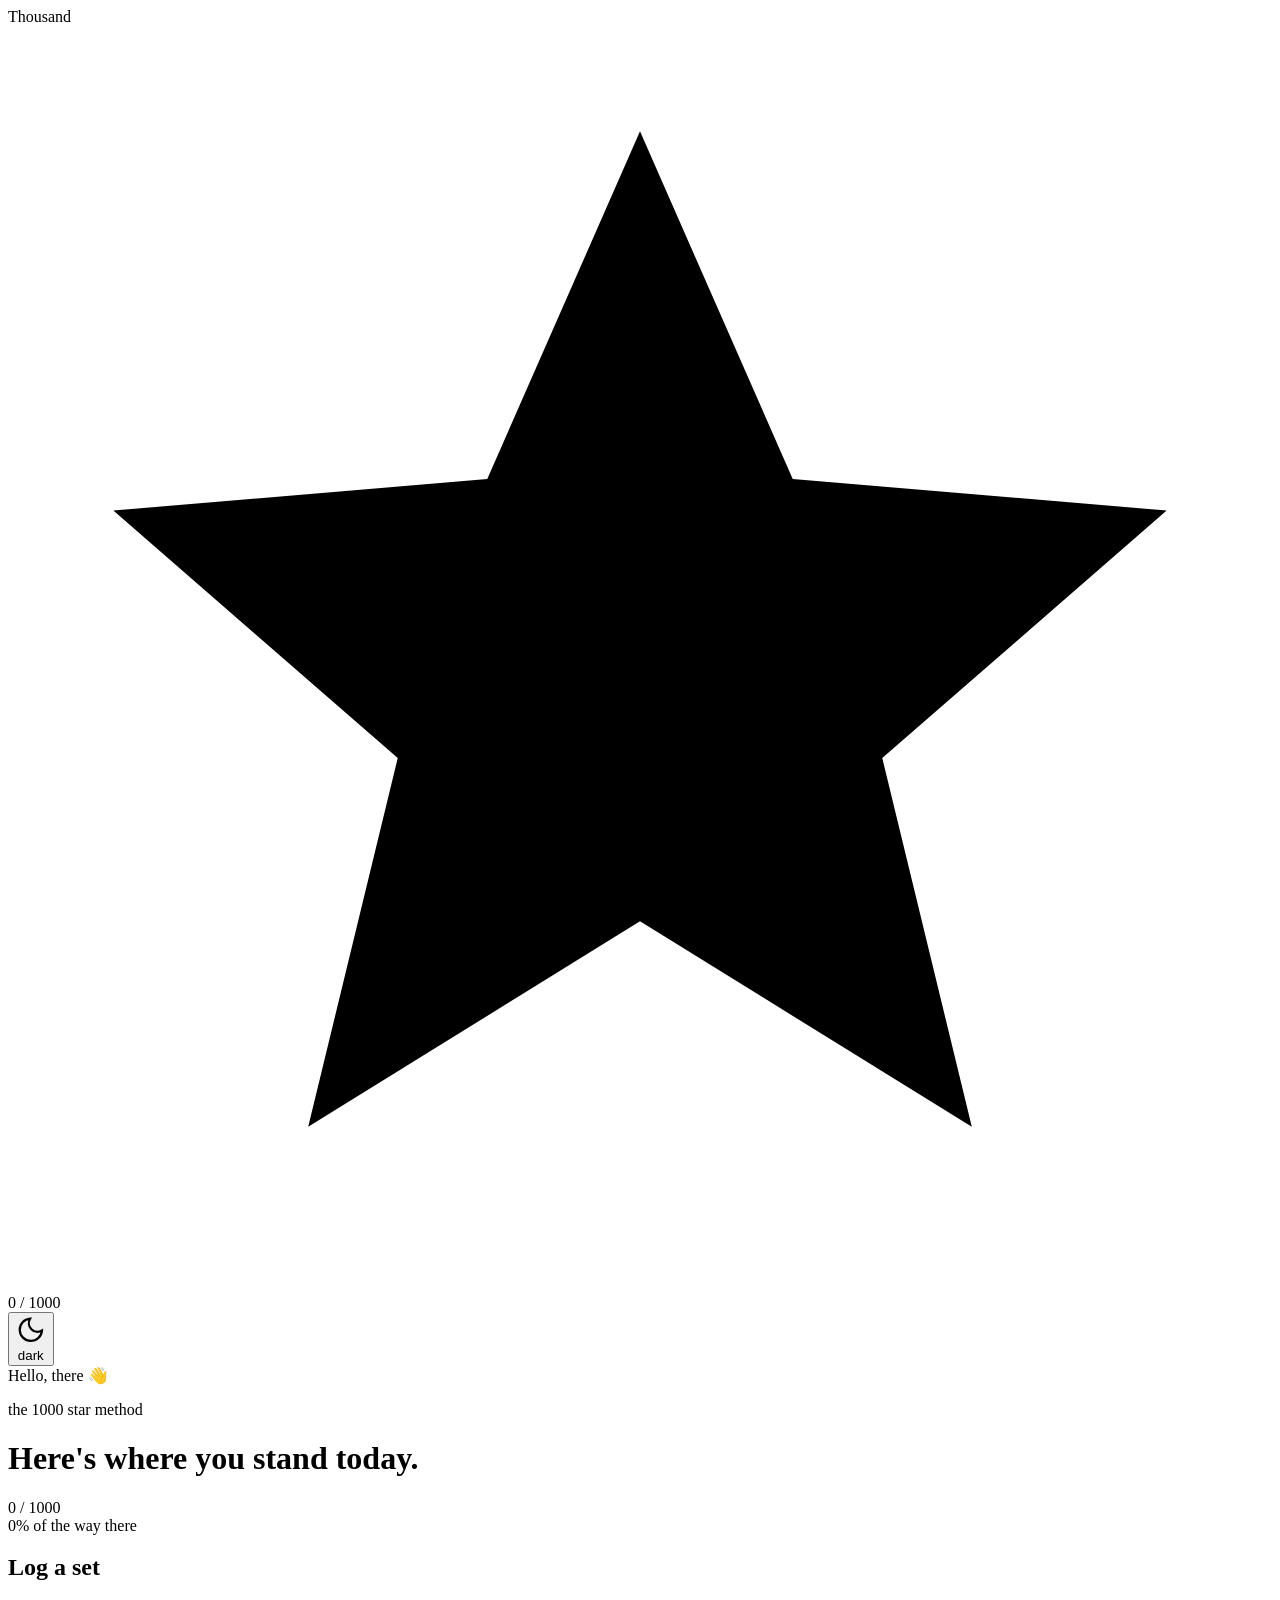
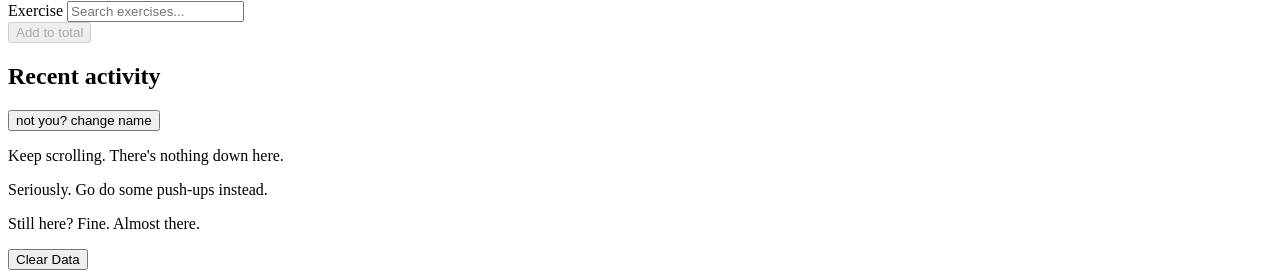
==== app.html @ 1ece95ca "Add files via upload" ====
<!DOCTYPE html>
<html lang="en" data-theme="dark">
    <head>
        <meta charset="UTF-8">
        <meta name="viewport" content="width=device-width, initial-scale=1.0, viewport-fit=cover">
        <link rel="stylesheet" href="/css/style.css">
        <link rel="stylesheet" href="/css/app.css">
        <title>Thousand - Progress</title>
    </head>

    <body>

        <div id="errorBanner" style="display: none;"></div>
        <nav>
            <div class="brand">Thou<span>sand</span></div>
            <div class="star-pill">
                <svg viewBox="0 0 24 24" fill="none">
                    <path d="M12 2l2.9 6.6 7.1.6-5.4 4.7 1.7 7-6.3-3.9-6.3 3.9 1.7-7L2 9.2l7.1-.6L12 2z" fill="currentColor" style="color: var(--gold);"/>
                </svg>
                <span id="starCount">0</span><span class="of">&nbsp;/ 1000</span>
            </div>
            <button class="theme-toggle" id="themeToggle" aria-label="Toggle dark mode">
                <svg viewBox="0 0 24 24" fill="none" stroke="currentColor" stroke-width="1.8">
                    <path d="M21 12.6A9 9 0 1 1 11.4 3a7 7 0 0 0 9.6 9.6z"/>
                </svg>
                <span id="themeLabel">dark</span>
            </button>
        </nav>

        <div class="hello-row">
            <div class="hello-badge">Hello, <span id="greetName">there</span> 👋</div>
        </div>

        <main>
            <p class="eyebrow">the 1000 star method</p>
            <h1>Here's where you stand today.</h1>

            <div class="progress-card">
                <div class="big-number"><span id="progressNumber">0</span> <span class="goal">/ 1000</span></div>
                <div class="track"><div class="fill" id="progressFill" style="width: 0%"></div></div>
                <div class="pct" id="progressPct">0% of the way there</div>
            </div>

            <div class="card">
                <h2>Log a set</h2>

                <label class="field-label" for="exerciseSearch">Exercise</label>
                <input type="text" class="search-input" id="exerciseSearch" placeholder="Search exercises..." autocomplete="off">
                <div class="exercise-list" id="exerciseList"></div>

                <div class="amount-section" id="amountSection" style="display: none;">
                    <label class="field-label" id="amountSection">How many?</label>
                    <div class="chip-grid" id="presetRow">
                        <button type="button" class="chip" id="moreBtn">More</button>
                    </div>
                    <input type="number" inputmode="decimal" min="0" step="any" class="custom-amount" id="customAmount" placeholder="Enter amount" style="display: none;">
                </div>

                <p class="reward-preview" id="rewardPreview" style="display: none;">= <span id="rewardStars">0</span> stars</p>

                <button class="add-btn" id="addSetBtn" disabled>Add to total</button>
            </div>

            <div class="card">
                <h2>Recent activity</h2>
                <div class="log-list" id="logList"></div>
            </div>

            <div class="footer-row">
                <button class="link-btn" id="changeNameBtn">not you? change name</button>
            </div>
        </main>

        <div class="abyss">
            <div class="spacer"></div>
            <p class="whisper">Keep scrolling. There's nothing down here.</p>
            <div class="spacer"></div>
            <p class="whisper">Seriously. Go do some push-ups instead.</p>
            <div class="spacer"></div>
            <p class="whisper">Still here? Fine. Almost there.</p>
            <div class="spacer"></div>
        </div>

        <div class="danger-zone">
            <button class="clear-btn" id="clearDataBtn">Clear Data</button>
        </div>

        <div class="modal-backdrop" id="clearModal" style="display: none;"">
            <div class="modal" role="dialog" aria-modal="true" aria-labelledby="modalTitle">
                <h3 id="modalTitle">Do you really want to clear your data?</h3>
                <p>Your name, your star total and every set you've logged will be gone. There's no undo.</p>
                <div class="modal-actions">
                    <button class="modal-btn keep" id="cancelClearBtn">No, I'm not an idiot</button>
                    <button class="modal-btn wipe" id="confirmClearBtn">Yes, I'm 100 sure</button>
                </div>
            </div>
        </div>

        <script src="/js/app.js"></script>
    </body>
</html>
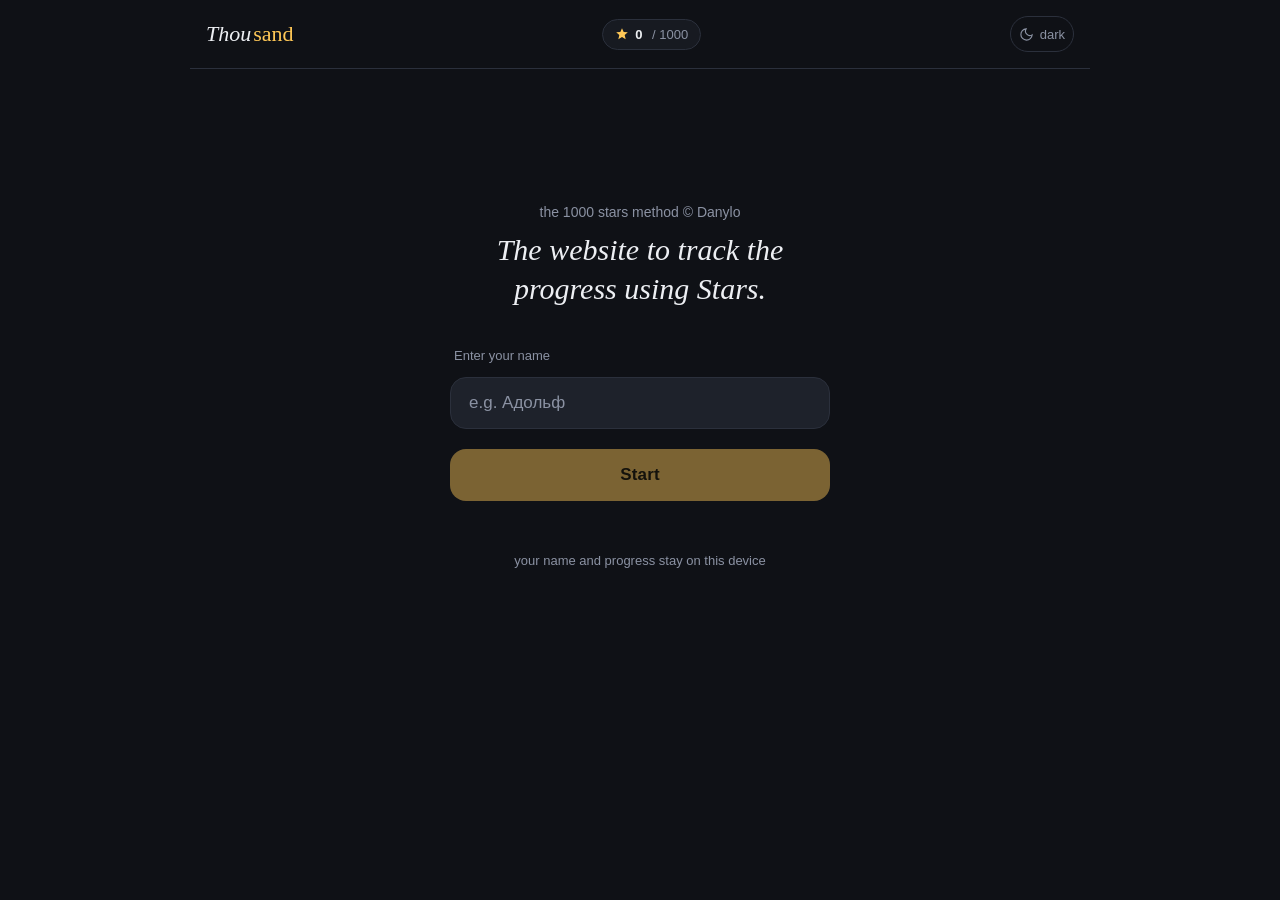
==== commit ba96f1ae: "Change stylesheet links to relative paths Updated stylesheet links to use relative paths." ====
--- a/app.html
+++ b/app.html
@@ -3,8 +3,8 @@
     <head>
         <meta charset="UTF-8">
         <meta name="viewport" content="width=device-width, initial-scale=1.0, viewport-fit=cover">
-        <link rel="stylesheet" href="/css/style.css">
-        <link rel="stylesheet" href="/css/app.css">
+        <link rel="stylesheet" href="./css/style.css">
+        <link rel="stylesheet" href="./css/app.css">
         <title>Thousand - Progress</title>
     </head>
 
@@ -96,6 +96,6 @@
             </div>
         </div>
 
-        <script src="/js/app.js"></script>
+        <script src="./js/app.js"></script>
     </body>
-</html>+</html>
--- a/css/style.css
+++ b/css/style.css
@@ -0,0 +1,265 @@
+:root {
+    --bg: #0F1116;
+    --bg-soft: #171A21;
+    --surface: #1E222B;
+    --border: #2B303C;
+    --text: #EDEFF3;
+    --text-dim: #8B92A3;
+    --gold: #FFC857;
+    --teal: #3ECF8E;
+    --danger: #E5544B;
+    --radius-lg: 28px;
+    --radius-md: 16px;
+    --font-display: Georgia, 'Iowan Old Style', 'Palatino Linotype', serif;
+    --font-body: -apple-system, BlinkMacSystemFont, 'Segoe UI', Roboto, sans-serif;
+}
+
+html[data-theme="light"] {
+    --bg: #F3F1EC;
+    --bg-soft: #EAE7DE;
+    --surface: #FFFFFF;
+    --border: #DEDACD;
+    --text: #1B1B18;
+    --text-dim: #6B6A62;
+    --gold: #C98A1F;
+    --teal: #1F9C68;
+    --danger: #C0392B;
+}
+
+* { 
+    box-sizing: border-box; -webkit-tap-highlight-color: transparent; 
+}
+
+html, body {
+    margin: 0;
+    padding: 0;
+    background: var(--bg);
+    color: var(--text);
+    font-family: var(--font-body);
+    min-height: 100vh;
+    min-height: 100dvh;
+    width: 100%;
+    overflow-x: hidden;
+    transition: background 0.3s ease, color 0.3s ease;
+}
+
+body { 
+    display: flex; 
+    flex-direction: column; 
+    align-items: center; 
+}
+
+nav {
+    width: 100%;
+    max-width: 900px;
+    display: flex;
+    align-items: center;
+    justify-content: space-between;
+    gap: 8px;
+    padding: max(16px, env(safe-area-inset-top)) 16px 16px;
+    border-bottom: 1px solid var(--border);
+}
+
+.brand {
+    font-family: var(--font-display);
+    font-size: clamp(18px, 5vw, 22px);
+    font-style: italic;
+    color: var(--text);
+    display: flex;
+    align-items: baseline;
+    gap: 2px;
+    flex: none;
+}
+
+.brand span { 
+    color: var(--gold); 
+    font-style: normal; 
+}
+
+.star-pill {
+    display: flex;
+    align-items: center;
+    gap: 6px;
+    background: var(--bg-soft);
+    border: 1px solid var(--border);
+    padding: 7px 12px;
+    border-radius: 999px;
+    font-variant-numeric: tabular-nums;
+    font-weight: 600;
+    font-size: 13px;
+    white-space: nowrap;
+    min-width: 0;
+}
+
+.star-pill svg { 
+    width: 14px; 
+    height: 14px; 
+    flex: none; 
+}
+
+.star-pill .of { 
+    color: var(--text-dim); 
+    font-weight: 500; 
+}
+
+.theme-toggle {
+    display: flex; 
+    align-items: center; 
+    gap: 6px;
+    background: none; 
+    border: 1px solid var(--border);
+    color: var(--text-dim); 
+    padding: 8px;
+    border-radius: 999px; 
+    cursor: pointer; 
+    font-size: 13px;
+    font-family: var(--font-body);
+    transition: border-color 0.2s ease, color 0.2s ease;
+    flex: none;
+    min-width: 36px;
+    min-height: 36px;
+    justify-content: center;
+}
+
+.theme-toggle:hover { 
+    border-color: var(--gold); 
+    color: var(--text); 
+}
+
+.theme-toggle svg { 
+    width: 15px; 
+    height: 15px; 
+    flex: none; 
+}
+
+main {
+    width: 100%;
+    max-width: 420px;
+    display: flex;
+    flex-direction: column;
+    align-items: center;
+    padding: 15vh 20px calc(40px + env(safe-area-inset-bottom));
+    text-align: center;
+}
+
+.eyebrow { 
+    color: var(--text-dim); 
+    font-size: 14px; 
+    margin: 0 0 10px; 
+}
+
+h1 {
+    font-family: var(--font-display);
+    font-style: italic;
+    font-weight: 400;
+    font-size: clamp(24px, 7vw, 30px);
+    line-height: 1.3;
+    margin: 0 0 40px;
+}
+
+form {
+    width: 100%;
+    display: flex;
+    flex-direction: column;
+    gap: 14px;
+}
+
+label {
+    text-align: left;
+    font-size: 13px;
+    color: var(--text-dim);
+    margin-left: 4px;
+}
+
+input[type="text"] {
+    width: 100%;
+    background: var(--surface);
+    border: 1px solid var(--border);
+    color: var(--text);
+    font-family: var(--font-body);
+    font-size: 17px;
+    padding: 15px 18px;
+    border-radius: var(--radius-md);
+    outline: none;
+    transition: border-color 0.2s ease;
+}
+input[type="text"]:focus { 
+    border-color: var(--gold); 
+}
+
+input[type="text"]::placeholder { 
+    color: var(--text-dim); 
+}
+
+.start-btn {
+    appearance: none;
+    border: none;
+    cursor: pointer;
+    background: var(--gold);
+    color: #1B1400;
+    font-family: var(--font-body);
+    font-weight: 700;
+    font-size: 17px;
+    letter-spacing: 0.01em;
+    padding: 16px 0;
+    border-radius: var(--radius-md);
+    margin-top: 6px;
+    box-shadow: 0 10px 30px -12px rgba(255, 200, 87, 0.5);
+    transition: transform 0.15s ease, box-shadow 0.15s ease, opacity 0.15s ease;
+}
+.start-btn:hover { 
+    transform: translateY(-2px); 
+    box-shadow: 0 14px 34px -12px rgba(255, 200, 87, 0.65); 
+}
+
+.start-btn:active { 
+    transform: translateY(0); 
+}
+
+.start-btn:disabled { 
+    opacity: 0.45; 
+    cursor: not-allowed; 
+    transform: none; 
+    box-shadow: none; 
+}
+
+footer {
+    color: var(--text-dim);
+    font-size: 13px;
+    padding: 12px 20px calc(32px + env(safe-area-inset-bottom));
+    text-align: center;
+}
+
+input[type="text"], .start-btn { 
+    min-height: 50px; 
+}
+
+@media (max-width: 380px) {
+    #themeLabel { 
+        display: none; 
+    }
+
+    .theme-toggle { 
+        padding: 8px; 
+    }
+
+    .star-pill { 
+        padding: 6px 10px; 
+        font-size: 12px; 
+    }
+
+    nav { 
+        padding-left: 12px; 
+        padding-right: 12px; 
+    }
+}
+
+@media (max-height: 640px) {
+    main { 
+        padding-top: 8vh; 
+    }
+
+    h1 {
+         margin-bottom: 28px; 
+    }
+}
--- a/css/app.css
+++ b/css/app.css
@@ -0,0 +1,454 @@
+.hello-row {
+    width: 100%;
+    max-width: 900px;
+    padding: 14px 20px 0;
+}
+
+.hello-badge {
+    display: inline-flex;
+    align-items: center;
+    gap: 6px;
+    color: var(--text-dim);
+    font-size: 14px;
+}
+
+.hello-badge #greetName {
+    color: var(--text);
+    font-weight: 600;
+}
+
+main {
+    max-width: 480px;
+    padding: 8vh 20px calc(48px + env(safe-area-inset-bottom));
+}
+
+h1 {
+    font-size: clamp(22px, 6.5vw, 30px);
+}
+
+h1 span {
+    color: var(--gold);
+    font-style: normal;
+}
+
+.progress-card, .card {
+    width: 100%;
+    background: var(--surface);
+    border: 1px solid var(--border);
+    border-radius: var(--radius-lg);
+    padding: clamp(28px, 7vw, 36px) clamp(20px, 6vw, 32px);
+}
+
+.progress-card {
+    padding: clamp(28px, 7vw, 36px) clamp(20px, 6vw, 32px);
+}
+
+.card {
+    padding: clamp(24px, 6vw, 32px) clamp(20px, 6vw, 28px);
+    text-align: left;
+    margin-top: 16px;
+}
+
+.card h2 {
+    font-family: var(--font-display);
+    font-style: italic;
+    font-weight: 400;
+    font-size: 19px;
+    margin: 0 0 16px;
+}
+
+.big-number {
+    font-family: var(--font-display);
+    font-size: clamp(42px, 13vw, 56px);
+    line-height: 1;
+    margin: 0 0 6px;
+    font-variant-numeric: tabular-nums;
+}
+
+.big-number .goal {
+    color: var(--text-dim);
+    font-size: clamp(20px, 6vw, 28px);
+}
+
+.track {
+    width: 100%;
+    height: 10px;
+    background: var(--bg-soft);
+    border-radius: 999px;
+    overflow: hidden;
+    margin: 24px 0 8px;
+    border: 1px solid var(--border);
+}
+
+.fill {
+    height: 100%;
+    background: var(--gold);
+    border-radius: 999px;
+    transition: width 0.4s ease;
+}
+
+.pct {
+    color: var(--text-dim);
+    font-size: 13px;
+}
+
+.field-label {
+    display: block;
+    font-size: 13px;
+    color: var(--text-dim);
+    margin: 0 0 8px;
+}
+
+.search-input, .custom-amount {
+    width: 100%;
+    background: var(--bg-soft);
+    border: 1px solid var(--border);
+    color: var(--text);
+    font-family: var(--font-display);
+    font-size: 16px;
+    padding: 12px 16px;
+    border-radius: var(--radius-md);
+    outline: none;
+    transition: border-color 0.2s ease;
+}
+
+.search-input {
+    margin-bottom: 12px;
+}
+
+.search-input:focus, 
+.custom-amount:focus {
+    border-color: var(--gold);
+}
+
+.exercise-list {
+    max-height: 240px;
+    overflow-y: auto;
+    -webkit-overflow-scrolling: touch;
+    display: flex;
+    flex-direction: column;
+    gap: 6px;
+}
+
+.exercise-row {
+    appearance: none;
+    border: 1px solid var(--border);
+    background: var(--bg-soft);
+    color: var(--text);
+    font-family: var(--font-body);
+    font-size: 15px;
+    text-align: left;
+    padding: 12px 14px;
+    border-radius: var(--radius-md);
+    cursor: pointer;
+    display: flex;
+    align-items: center;
+    justify-content: space-between;
+    gap: 10px;
+    min-height: 46px;
+    width: 100%;
+}
+
+.exercise-row:hover {
+    border-color: var(--gold);
+}
+.exercise-row.selected {
+    border-color: var(--gold);
+    background: rgba(255, 200, 87, 0.14);
+}
+.exercise-row .rate {
+    color: var(--text-dim);
+    font-size: 12px;
+    white-space: nowrap;
+}
+.exercise-empty {
+    color: var(--text-dim);
+    font-size: 14px;
+    padding: 8px 4px;
+}
+
+.amount-section {
+    margin-top: 20px;
+}
+
+.chip-grid {
+    display: flex;
+    flex-wrap: wrap;
+    gap: 8px;
+}
+
+.chip {
+    appearance: none;
+    border: 1px solid var(--border);
+    background: var(--bg-soft);
+    color: var(--text);
+    font-family: var(--font-body);
+    font-size: 14px;
+    padding: 10px 16px;
+    min-height: 42px;
+    min-width: 48px;
+    border-radius: 999px;
+    cursor: pointer;
+    transition: border-color 0.15s ease, background 0.15s ease;
+
+}
+
+.chip:hover {
+    border-color: var(--gold);
+}
+
+.chip.selected {
+    background: var(--gold);
+    border-color: var(--gold);
+    color: #1B1400;
+    font-weight: 600;
+}
+
+.custom-amount {
+    margin-top: 10px;
+}
+
+.reward-preview {
+    margin-top: 18px 0 0;
+    font-family: var(--font-display);
+    font-style: italic;
+    font-size: 20px;
+    color: var(--gold);
+}
+
+.add-btn {
+    appearance: none;
+    border: none;
+    cursor: pointer;
+    width: 100%;
+    background: var(--gold);
+    color: #1B1400;
+    font-family: var(--font-body);
+    font-weight: 700;
+    font-size: 16px;
+    padding: 15px 0;
+    min-height: 52px;
+    border-radius: var(--radius-md);
+    margin-top: 18px;
+    transition: opacity 0.15s ease, transform 0.15s ease;
+}
+
+.add-btn:disabled {
+    opacity: 0.4;
+    cursor: not-allowed;
+}
+
+.add-btn:active:not(:disabled) {
+    transform: translateY(1px);
+}
+
+.log-list {
+    display: flex;
+    flex-direction: column;
+    gap: 10px;
+}
+
+.log-item {
+    display: flex;
+    align-items: center;
+    justify-content: space-between;
+    gap: 12px;
+    font-size: 14px;
+    padding-bottom: 10px;
+    border-bottom: 1px solid var(--border);
+}
+
+.log-item:last-child {
+    border-bottom: none;
+    padding-bottom: 0;
+}
+.log-item .log-name {
+    font-weight: 600;
+}
+.log-item .log-meta {
+    color: var(--text-dim);
+    font-size: 12px;
+}
+.log-item .log-stars {
+    color: var(--text-dim);
+    font-size: 14px;
+}
+.log-empty {
+    color: var(--text-dim);
+    font-size: 14px;
+}
+
+.data-warning {
+    margin-top: 16px;
+    font-size: 13px;
+    color: var(--danger);
+    line-height: 1.5;
+}
+
+/* journey to the clear data btn */
+.abyss {
+    width: 100%;
+    max-width: 480px;
+    padding: 0 20px;
+    text-align: center;
+    color: var(--text-dim);
+}
+
+.abyss .spacer {
+    height: 678vh;
+}
+
+.abyss .whisper {
+    font-family: var(--font-display);
+    font-style: italic;
+    font-size: 15px;
+    opacity: 0.55;
+}
+
+/* Danger zone */
+.danger-zone {
+    width: 100%;
+    max-width: 480px;
+    padding: 0 20px calc(60px + env(safe-area-inset-bottom));
+    text-align: center;
+}
+
+.clear-btn {
+    appearance: none;
+    background: none;
+    border: 1px solid var(--danger);
+    color: var(--danger);
+    font-family: var(--font-body);
+    font-size: 14px;
+    padding: 13px 24px;
+    min-height: 46px;
+    border-radius: 999px;
+    cursor: pointer;
+    transition: background 0.15s ease, color 0.15s ease;
+}
+
+.clear-btn:hover {
+    background: var(--danger);
+    color: #fff;
+}
+
+.footer-row {
+    margin-top: 40px;
+    display: flex;
+    gap: 10px;
+}
+
+.link-btn {
+    background: none;
+    border: 1px solid var(--border);
+    color: var(--text-dim);
+    font-family: var(--font-body);
+    font-size: 13px;
+    padding: 11px 18px;
+    min-height: 40px;
+    border-radius: 999px;
+    cursor: pointer;
+}
+
+.link-btn:hover {
+    color: var(--text);
+    border-color: var(--gold);
+}
+
+/* ----  confirmation modal  ---- */
+.modal-backdrop {
+    position: fixed;
+    inset: 0;
+    background: rgba(0, 0, 0, 0.6);
+    backdrop-filter: blur(3px);
+    display: flex;
+    align-items: center;
+    justify-content: center;
+    padding: 24px;
+    z-index: 50;
+}
+
+.modal {
+    width: 100%;
+    max-width: 380px;
+    background: var(--surface);
+    border: 1px solid var(--border);
+    border-radius: var(--radius-lg);
+    padding: 32px 26px 26px;
+    text-align: center;
+}
+
+.modal h3 {
+    font-family: var(--font-display);
+    font-style: italic;
+    font-weight: 400;
+    font-size: 22px;
+    line-height: 1.35;
+    margin: 0 0 10px;
+}
+
+.modal p {
+    color: var(--text-dim);
+    font-size: 14px;
+    line-height: 1.5;
+    margin: 0 0 24px;
+}
+
+.modal-actions {
+    display: flex;
+    flex-direction: column;
+    gap: 10px;
+}
+
+.modal-btn {
+    appearance: none;
+    border: none;
+    cursor: pointer;
+    font-family: var(--font-body);
+    font-size: 15px;
+    font-weight: 600;
+    padding: 15px 0;
+    min-height: 52px;
+    border-radius: var(--radius-md);
+    width: 100%;
+}
+
+.modal-btn.keep {
+    background: var(--gold);
+    color: #1B1400;
+}
+
+.modal-btn.wipe {
+    background: none;
+    border: 1px solid var(--danger);
+    color: var(--danger);
+    font-weight: 500;
+}
+
+.modal-btn.wipe:hover {
+    background: var(--danger);
+    color: #fff;
+}
+
+[hidden] {
+    display: none !important;
+}
+
+.note {
+    margin-top: 32px;
+    color: var(--text-dim);
+    font-size: 14px;
+    line-height: 1.6;
+    max-width: 34ch;
+}
+
+
+
+@media (max-height: 640px) {
+    main {
+        padding-top: 5vh;
+    }
+    h1 {
+        margin-bottom: 28px;
+    }
+}
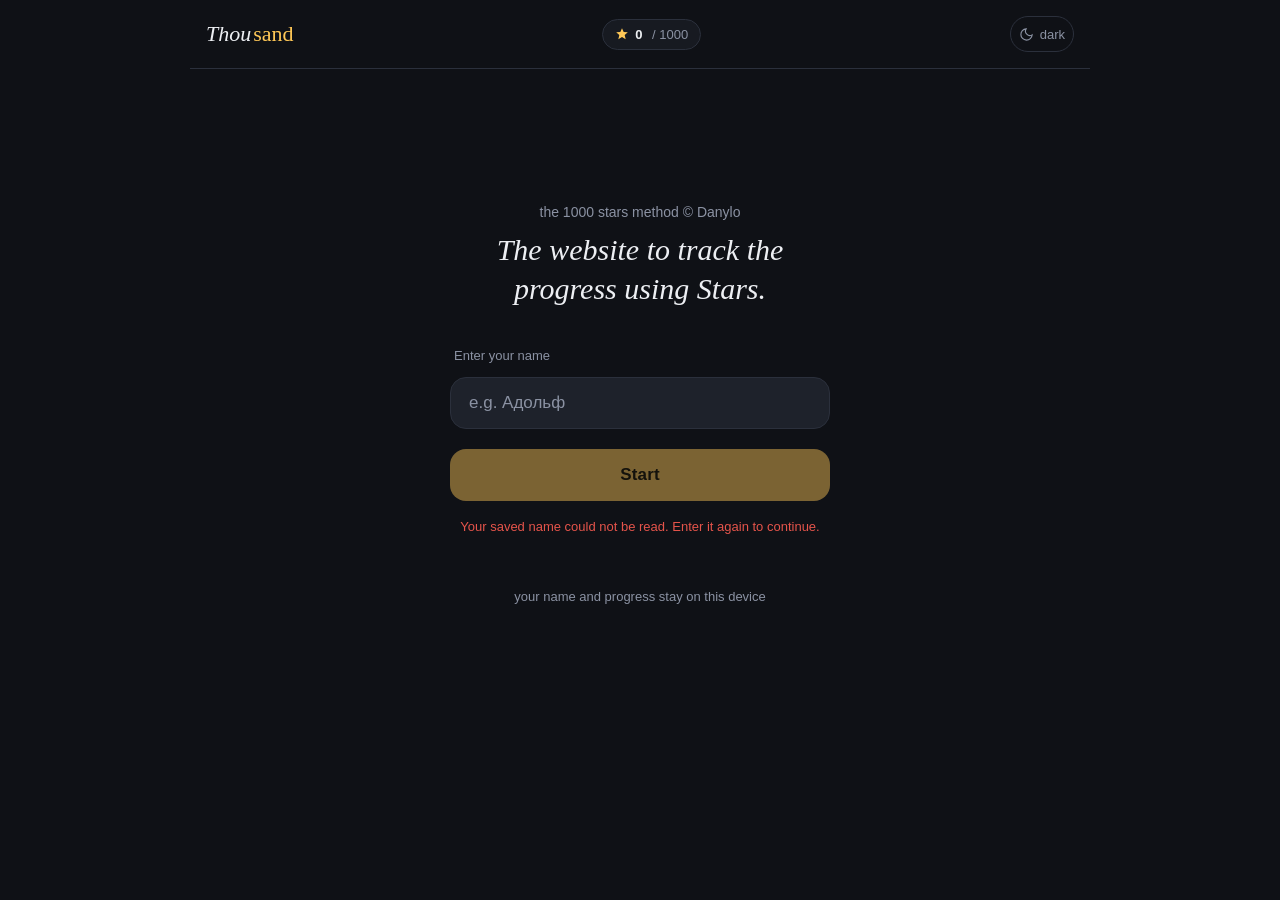
==== commit 9b2183c6: "Fix Firefox and activity log" ====
--- a/app.html
+++ b/app.html
@@ -3,19 +3,18 @@
     <head>
         <meta charset="UTF-8">
         <meta name="viewport" content="width=device-width, initial-scale=1.0, viewport-fit=cover">
-        <link rel="stylesheet" href="./css/style.css">
         <link rel="stylesheet" href="./css/app.css">
-        <title>Thousand - Progress</title>
+        <title>Thousand — Progress</title>
     </head>
+    <body>
+        
+        <div id="errorBanner" style="display: none"></div>
 
-    <body>
-
-        <div id="errorBanner" style="display: none;"></div>
         <nav>
             <div class="brand">Thou<span>sand</span></div>
             <div class="star-pill">
                 <svg viewBox="0 0 24 24" fill="none">
-                    <path d="M12 2l2.9 6.6 7.1.6-5.4 4.7 1.7 7-6.3-3.9-6.3 3.9 1.7-7L2 9.2l7.1-.6L12 2z" fill="currentColor" style="color: var(--gold);"/>
+                    <path d="M12 2l2.9 6.6 7.1.6-5.4 4.7 1.7 7-6.3-3.9-6.3 3.9 1.7-7L2 9.2l7.1-.6L12 2z" fill="currentColor" style="color: var(--gold)"/>
                 </svg>
                 <span id="starCount">0</span><span class="of">&nbsp;/ 1000</span>
             </div>
@@ -37,33 +36,28 @@
 
             <div class="progress-card">
                 <div class="big-number"><span id="progressNumber">0</span> <span class="goal">/ 1000</span></div>
-                <div class="track"><div class="fill" id="progressFill" style="width: 0%"></div></div>
+                <div class="track"><div class="fill" id="progressFill" style="width: 0%;"></div></div>
                 <div class="pct" id="progressPct">0% of the way there</div>
             </div>
 
             <div class="card">
                 <h2>Log a set</h2>
 
-                <label class="field-label" for="exerciseSearch">Exercise</label>
+                <label for="exerciseSearch" class="field-label">Exercise</label>
                 <input type="text" class="search-input" id="exerciseSearch" placeholder="Search exercises..." autocomplete="off">
                 <div class="exercise-list" id="exerciseList"></div>
 
-                <div class="amount-section" id="amountSection" style="display: none;">
-                    <label class="field-label" id="amountSection">How many?</label>
-                    <div class="chip-grid" id="presetRow">
-                        <button type="button" class="chip" id="moreBtn">More</button>
-                    </div>
-                    <input type="number" inputmode="decimal" min="0" step="any" class="custom-amount" id="customAmount" placeholder="Enter amount" style="display: none;">
-                </div>
+                <div class="amount-section" id="amountSection" style="display: none"></div>
 
-                <p class="reward-preview" id="rewardPreview" style="display: none;">= <span id="rewardStars">0</span> stars</p>
+                <p class="reward-preview" id="rewardPreview" style="display: none">= <span id="rewardStars">0</span> stars</p>
 
                 <button class="add-btn" id="addSetBtn" disabled>Add to total</button>
             </div>
 
             <div class="card">
-                <h2>Recent activity</h2>
+                <h2>Recent Activity</h2>
                 <div class="log-list" id="logList"></div>
+                <button class="link-btn view-more-btn" id="viewMoreLogBtn" type="button" style="display: none">View more</button>
             </div>
 
             <div class="footer-row">
@@ -71,27 +65,52 @@
             </div>
         </main>
 
+        <!-- That will be long. -->
         <div class="abyss">
-            <div class="spacer"></div>
-            <p class="whisper">Keep scrolling. There's nothing down here.</p>
-            <div class="spacer"></div>
-            <p class="whisper">Seriously. Go do some push-ups instead.</p>
-            <div class="spacer"></div>
-            <p class="whisper">Still here? Fine. Almost there.</p>
+            <div class="spacer">
+                <p class="whisper">Keep scrolling. There's nothing down here.</p>
+            </div>
+            <div class="spacer">
+                <p class="whisper">Seriously. Go do some push-ups instead.</p>
+            </div>
+            <div class="spacer">
+                <p class="whisper">Still here? Fine. Almost there.</p>
+            </div>
             <div class="spacer"></div>
         </div>
 
         <div class="danger-zone">
-            <button class="clear-btn" id="clearDataBtn">Clear Data</button>
+            <button class="clear-btn" id="clearDataBtn">Clear data</button>
+            <button class="source-btn" id="sourceBtn" onclick="openSource()">
+                <svg xmlns="http://www.w3.org/2000/svg" width="16" height="16" fill="currentColor" viewBox="0 0 16 16">
+                    <path d="M8 0C3.58 0 0 3.58 0 8c0 3.54 2.29 6.53 5.47 7.59.4.07.55-.17.55-.38 0-.19-.01-.82-.01-1.49-2.01.37-2.53-.49-2.69-.94-.09-.23-.48-.94-.82-1.13-.28-.15-.68-.52-.01-.53.63-.01 1.08.58 1.23.82.72 1.21 1.87.87 2.33.66.07-.52.28-.87.51-1.07-1.78-.2-3.64-.89-3.64-3.95 0-.87.31-1.59.82-2.15-.08-.2-.36-1.02.08-2.12 0 0 .67-.21 2.2.82.64-.18 1.32-.27 2-.27s1.36.09 2 .27c1.53-1.04 2.2-.82 2.2-.82.44 1.1.16 1.92.08 2.12.51.56.82 1.27.82 2.15 0 3.07-1.87 3.75-3.65 3.95.29.25.54.73.54 1.48 0 1.07-.01 1.93-.01 2.2 0 .21.15.46.55.38A8.01 8.01 0 0 0 16 8c0-4.42-3.58-8-8-8"/>
+                </svg>
+                Source Code
+            </button>
         </div>
 
-        <div class="modal-backdrop" id="clearModal" style="display: none;"">
+        <div class="modal-backdrop" id="clearModal" style="display: none">
             <div class="modal" role="dialog" aria-modal="true" aria-labelledby="modalTitle">
                 <h3 id="modalTitle">Do you really want to clear your data?</h3>
                 <p>Your name, your star total and every set you've logged will be gone. There's no undo.</p>
                 <div class="modal-actions">
-                    <button class="modal-btn keep" id="cancelClearBtn">No, I'm not an idiot</button>
-                    <button class="modal-btn wipe" id="confirmClearBtn">Yes, I'm 100 sure</button>
+                    <button class="modal-btn keep" id="cancelClearBtn">No, I'm not idiot</button>
+                    <button class="modal-btn clear" id="confirmClearBtn">Yes, I'm 100% sure</button>
+                </div>
+            </div>
+        </div>
+
+        <div class="modal-backdrop" id="deleteModal" style="display: none">
+            <div class="modal" role="dialog" aria-modal="true" aria-labelledby="deleteModalTitle">
+                <h3 id="deleteModalTitle">Do you really want to delete this entry?</h3>
+                <p>It will be removed from your activity log, and your stars it earned will be taken off your total.</p>
+                <label class="checkbox-row">
+                    <input type="checkbox" id="disablePopupCheckbox">
+                    Disable pop-up menu
+                </label>
+                <div class="modal-actions">
+                    <button class="modal-btn keep" id="cancelDeleteBtn">No</button>
+                    <button class="modal-btn clear" id="confirmDeleteBtn">Yes</button>
                 </div>
             </div>
         </div>
--- a/css/app.css
+++ b/css/app.css
@@ -1,3 +1,136 @@
+/* -------- style.css ------- */
+:root {
+    --bg: #0F1116;
+    --bg-soft: #171A21;
+    --surface: #1E222B;
+    --border: #2B303C;
+    --text: #EDEFF3;
+    --text-dim: #8B92A3;
+    --gold: #FFC857;
+    --teal: #3ECF8E;
+    --danger: #E5544B;
+    --radius-lg: 28px;
+    --radius-md: 16px;
+    --font-display: Georgia, 'Iowan Old Style', 'Palatino Linotype', serif;
+    --font-body: -apple-system, BlinkMacSystemFont, 'Segoe UI', Roboto, sans-serif;
+}
+
+html[data-theme="light"] {
+    --bg: #F3F1EC;
+    --bg-soft: #EAE7DE;
+    --surface: #FFFFFF;
+    --border: #DEDACD;
+    --text: #1B1B18;
+    --text-dim: #6B6A62;
+    --gold: #C98A1F;
+    --teal: #1F9C68;
+    --danger: #C0392B;
+}
+
+* { 
+    box-sizing: border-box; -webkit-tap-highlight-color: transparent; 
+}
+
+html, body {
+    margin: 0;
+    padding: 0;
+    background: var(--bg);
+    color: var(--text);
+    font-family: var(--font-body);
+    min-height: 100vh;
+    min-height: 100dvh;
+    width: 100%;
+    overflow-x: hidden;
+    transition: background 0.3s ease, color 0.3s ease;
+}
+
+body { 
+    display: flex; 
+    flex-direction: column; 
+    align-items: center; 
+}
+
+nav {
+    width: 100%;
+    max-width: 900px;
+    display: flex;
+    align-items: center;
+    justify-content: space-between;
+    gap: 8px;
+    padding: max(16px, env(safe-area-inset-top)) 16px 16px;
+    border-bottom: 1px solid var(--border);
+}
+
+.brand {
+    font-family: var(--font-display);
+    font-size: clamp(18px, 5vw, 22px);
+    font-style: italic;
+    color: var(--text);
+    display: flex;
+    align-items: baseline;
+    gap: 2px;
+    flex: none;
+}
+
+.brand span { 
+    color: var(--gold); 
+    font-style: normal; 
+}
+
+.star-pill {
+    display: flex;
+    align-items: center;
+    gap: 6px;
+    background: var(--bg-soft);
+    border: 1px solid var(--border);
+    padding: 7px 12px;
+    border-radius: 999px;
+    font-variant-numeric: tabular-nums;
+    font-weight: 600;
+    font-size: 13px;
+    white-space: nowrap;
+}
+
+.star-pill svg { 
+    width: 14px; 
+    height: 14px; 
+    flex: none; 
+}
+
+.star-pill .of { 
+    color: var(--text-dim); 
+    font-weight: 500; 
+}
+
+.theme-toggle {
+    display: flex; 
+    align-items: center; 
+    gap: 6px;
+    background: none; 
+    border: 1px solid var(--border);
+    color: var(--text-dim); 
+    padding: 8px 12px;
+    border-radius: 999px; 
+    cursor: pointer; 
+    font-size: 13px;
+    font-family: var(--font-body);
+    transition: border-color 0.2s ease, color 0.2s ease;
+    flex: none;
+    min-height: 38px;
+    justify-content: center;
+}
+
+.theme-toggle:hover { 
+    border-color: var(--gold); 
+    color: var(--text); 
+}
+
+.theme-toggle svg { 
+    width: 15px; 
+    height: 15px; 
+    flex: none; 
+}
+
 .hello-row {
     width: 100%;
     max-width: 900px;
@@ -17,18 +150,35 @@
     font-weight: 600;
 }
 
+.hello-badge #greetName:hover {
+    color: var(--gold);
+    transition: color 0.2s ease;
+    cursor: default;
+}
+
 main {
+    width: 100%;
     max-width: 480px;
-    padding: 8vh 20px calc(48px + env(safe-area-inset-bottom));
+    display: flex;
+    flex-direction: column;
+    align-items: center;
+    padding: 6vh 20px 40px;
+    text-align: center;
+}
+
+.eyebrow { 
+    color: var(--text-dim); 
+    font-size: 14px; 
+    margin: 0 0 10px; 
 }
 
 h1 {
+    font-family: var(--font-display);
+    font-style: italic;
+    font-weight: 400;
     font-size: clamp(22px, 6.5vw, 30px);
-}
-
-h1 span {
-    color: var(--gold);
-    font-style: normal;
+    line-height: 1.3;
+    margin: 0 0 32px;
 }
 
 .progress-card, .card {
@@ -36,7 +186,6 @@
     background: var(--surface);
     border: 1px solid var(--border);
     border-radius: var(--radius-lg);
-    padding: clamp(28px, 7vw, 36px) clamp(20px, 6vw, 32px);
 }
 
 .progress-card {
@@ -70,6 +219,17 @@
     font-size: clamp(20px, 6vw, 28px);
 }
 
+/* While the number is going up/down, the number becomes gold and slightly become bigger */
+#progressNumber {
+    display: inline-block;
+    transition: color 0.3s ease, transform 0.3s ease;
+}
+
+.counting #progressNumber {
+    color: var(--gold);
+    transform: scale(1.08);
+}
+
 .track {
     width: 100%;
     height: 10px;
@@ -80,6 +240,8 @@
     border: 1px solid var(--border);
 }
 
+/* Width is animated frame-by-frame from JS together with the number,
+    so there is deliberately no CSS transition here. */
 .fill {
     height: 100%;
     background: var(--gold);
@@ -104,9 +266,10 @@
     background: var(--bg-soft);
     border: 1px solid var(--border);
     color: var(--text);
-    font-family: var(--font-display);
+    font-family: var(--font-body);
     font-size: 16px;
     padding: 12px 16px;
+    min-height: 46px;
     border-radius: var(--radius-md);
     outline: none;
     transition: border-color 0.2s ease;
@@ -116,8 +279,7 @@
     margin-bottom: 12px;
 }
 
-.search-input:focus, 
-.custom-amount:focus {
+.search-input:focus, .custom-amount:focus {
     border-color: var(--gold);
 }
 
@@ -152,15 +314,18 @@
 .exercise-row:hover {
     border-color: var(--gold);
 }
+
 .exercise-row.selected {
     border-color: var(--gold);
     background: rgba(255, 200, 87, 0.14);
 }
+
 .exercise-row .rate {
     color: var(--text-dim);
     font-size: 12px;
     white-space: nowrap;
 }
+
 .exercise-empty {
     color: var(--text-dim);
     font-size: 14px;
@@ -190,7 +355,6 @@
     border-radius: 999px;
     cursor: pointer;
     transition: border-color 0.15s ease, background 0.15s ease;
-
 }
 
 .chip:hover {
@@ -209,7 +373,7 @@
 }
 
 .reward-preview {
-    margin-top: 18px 0 0;
+    margin: 18px 0 0;
     font-family: var(--font-display);
     font-style: italic;
     font-size: 20px;
@@ -242,6 +406,7 @@
     transform: translateY(1px);
 }
 
+/* ----  Log ---- */
 .log-list {
     display: flex;
     flex-direction: column;
@@ -249,33 +414,91 @@
 }
 
 .log-item {
+    display: flex;
+    flex-direction: column;
+    gap: 10px;
+    padding-bottom: 10px;
+    border-bottom: 1px solid var(--border);
+}
+
+.log-item:last-child {
+    border-bottom: none;
+    padding-bottom: 0;
+}
+
+.log-item-main {
+    appearance: none;
+    width: 100%;
     display: flex;
     align-items: center;
     justify-content: space-between;
     gap: 12px;
     font-size: 14px;
-    padding-bottom: 10px;
-    border-bottom: 1px solid var(--border);
-}
-
-.log-item:last-child {
-    border-bottom: none;
-    padding-bottom: 0;
-}
+    cursor: pointer;
+    border: 0;
+    padding: 0;
+    background: transparent;
+    color: inherit;
+    font-family: inherit;
+    text-align: left;
+}
+
 .log-item .log-name {
     font-weight: 600;
 }
+
 .log-item .log-meta {
     color: var(--text-dim);
     font-size: 12px;
 }
+
 .log-item .log-stars {
-    color: var(--text-dim);
-    font-size: 14px;
-}
+    color: var(--gold);
+    font-weight: 700;
+    white-space: no-wrap;
+}
+
 .log-empty {
     color: var(--text-dim);
     font-size: 14px;
+    margin: 0;
+}
+
+.log-delete-btn {
+    align-self: flex-end;
+    appearance: none;
+    background: none;
+    border: 1px solid var(--danger);
+    color: var(--danger);
+    font-family: var(--font-body);
+    font-size: 13px;
+    padding: 8px 16px;
+    min-height: 36px;
+    border-radius: 999px;
+    cursor: pointer;
+}
+
+.log-delete-btn:hover {
+    background: var(--danger);
+    color: #fff;
+}
+
+.checkbox-row {
+    display: flex;
+    align-items: center;
+    gap: 10px;
+    margin: 2px 0 22px;
+    font-size: 14px;
+    color: var(--text-dim);
+    cursor: pointer;
+    text-align: left;
+}
+
+.checkbox-row input[type="checkbox"] {
+    width: 18px;
+    height: 18px;
+    accent-color: var(--gold);
+    flex: none;
 }
 
 .data-warning {
@@ -285,7 +508,7 @@
     line-height: 1.5;
 }
 
-/* journey to the clear data btn */
+/* ---- the long journey to the Clear and Source data button ---- */
 .abyss {
     width: 100%;
     max-width: 480px;
@@ -299,17 +522,16 @@
 }
 
 .abyss .whisper {
-    font-family: var(--font-display);
+    font-family: var(--font-body);
     font-style: italic;
     font-size: 15px;
     opacity: 0.55;
 }
 
-/* Danger zone */
 .danger-zone {
     width: 100%;
     max-width: 480px;
-    padding: 0 20px calc(60px + env(safe-area-inset-bottom));
+    padding: 0 20px calc(60px + env(safe-area-inset-top));
     text-align: center;
 }
 
@@ -332,10 +554,36 @@
     color: #fff;
 }
 
+.source-btn {
+    appearance: none;
+    background: none;
+    border: 1px solid var(--text);
+    color: var(--text);
+    font-family: var(--font-body);
+    padding: 12px 21px;
+    font-size: 14px;
+    min-height: 46px;
+    border-radius: 999px;
+    cursor: pointer;
+    transition: background 0.15s ease, color 0.15s ease;
+}
+
+.source-btn svg {
+    width: 15px;
+    height: 15px;
+    flex: 0;
+}
+
+.source-btn:hover {
+    background: var(--text);
+    color: #1B1400;
+}
+
 .footer-row {
-    margin-top: 40px;
+    margin-top: 32px;
     display: flex;
     gap: 10px;
+    justify-content: center;
 }
 
 .link-btn {
@@ -345,7 +593,7 @@
     font-family: var(--font-body);
     font-size: 13px;
     padding: 11px 18px;
-    min-height: 40px;
+    min-height: 42px;
     border-radius: 999px;
     cursor: pointer;
 }
@@ -355,7 +603,12 @@
     border-color: var(--gold);
 }
 
-/* ----  confirmation modal  ---- */
+.view-more-btn {
+    display: block;
+    margin: 18px auto 0;
+}
+
+/* ---- confirmation modal ---- */
 .modal-backdrop {
     position: fixed;
     inset: 0;
@@ -418,37 +671,56 @@
     color: #1B1400;
 }
 
-.modal-btn.wipe {
+.modal-btn.clear {
     background: none;
     border: 1px solid var(--danger);
     color: var(--danger);
     font-weight: 500;
 }
 
-.modal-btn.wipe:hover {
+.modal-btn.clear:hover {
     background: var(--danger);
     color: #fff;
 }
 
+#errorBanner {
+    width: 100%;
+    background: var(--danger);
+    color: #fff;
+    font-family: var(--font-body);
+    font-size: 13px;
+    line-height: 1.5;
+    padding: 12px 16px;
+    text-align: left;
+    word-break: break-word;
+}
+
 [hidden] {
     display: none !important;
 }
 
-.note {
-    margin-top: 32px;
-    color: var(--text-dim);
-    font-size: 14px;
-    line-height: 1.6;
-    max-width: 34ch;
-}
-
-
-
-@media (max-height: 640px) {
-    main {
-        padding-top: 5vh;
+@media (max-width: 380px) {
+    #themeLabel { 
+        display: none; 
     }
-    h1 {
-        margin-bottom: 28px;
+
+    .theme-toggle { 
+        padding: 8px; 
+        min-width: 38px; 
     }
-}
+
+    .star-pill { 
+        padding: 6px 10px; 
+        font-size: 12px; 
+    }
+
+    nav { 
+        padding-left: 12px; 
+        padding-right: 12px; 
+    }
+
+    .hello-row { 
+        padding-left: 12px; 
+        padding-right: 12px; 
+    }
+}
